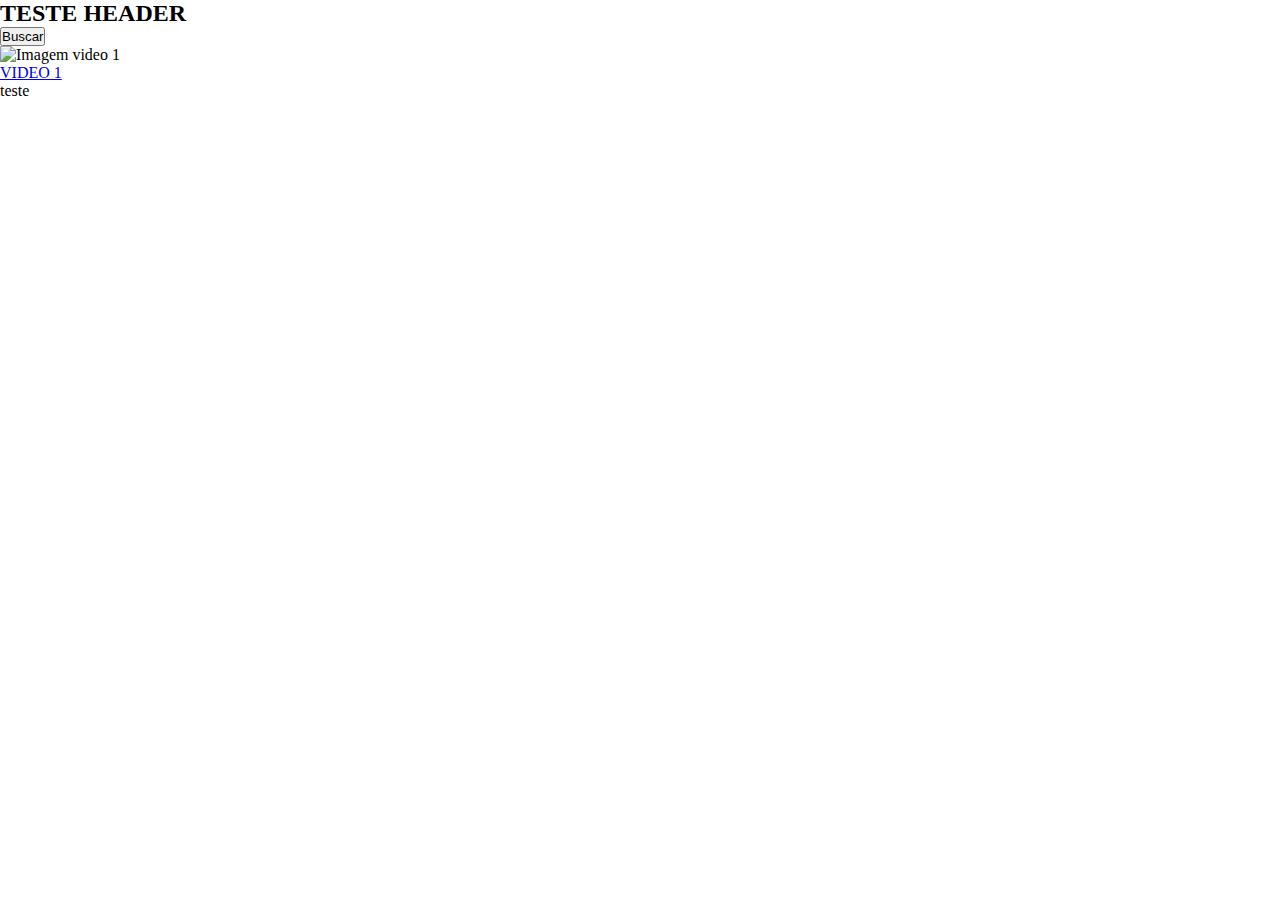
==== index.html @ d154a9ef "update1-rodrigo" ====
<!DOCTYPE html>
<html lang="en">
<head>
    <meta charset="UTF-8">
    <meta http-equiv="X-UA-Compatible" content="IE=edge">
    <meta name="viewport" content="width=device-width, initial-scale=1.0">
    <link rel="stylesheet" type="text/css" href="styles.css">
    <title>TESTE</title>
</head>
<body>

    <header>
        <div class = "icone-e-texto">
            <h2>TESTE HEADER</h2>
        </div>

        <button>Buscar</button>
    </header>

    <main>
        <div class = "card-videos">
            <img class="imagem-card" src="imagem/imagem1.png" alt = "Imagem video 1">
            <p><a href="video1.html">VIDEO 1</p>
        </a>    
        </div>        
                
        </main>
        

            <footer>
                <p>teste</p>
            </footer>



    
</body>
</html>
---- styles.css ----
* {
    margin: 0;
    padding: 0;
    box-sizing: border-box;
  }
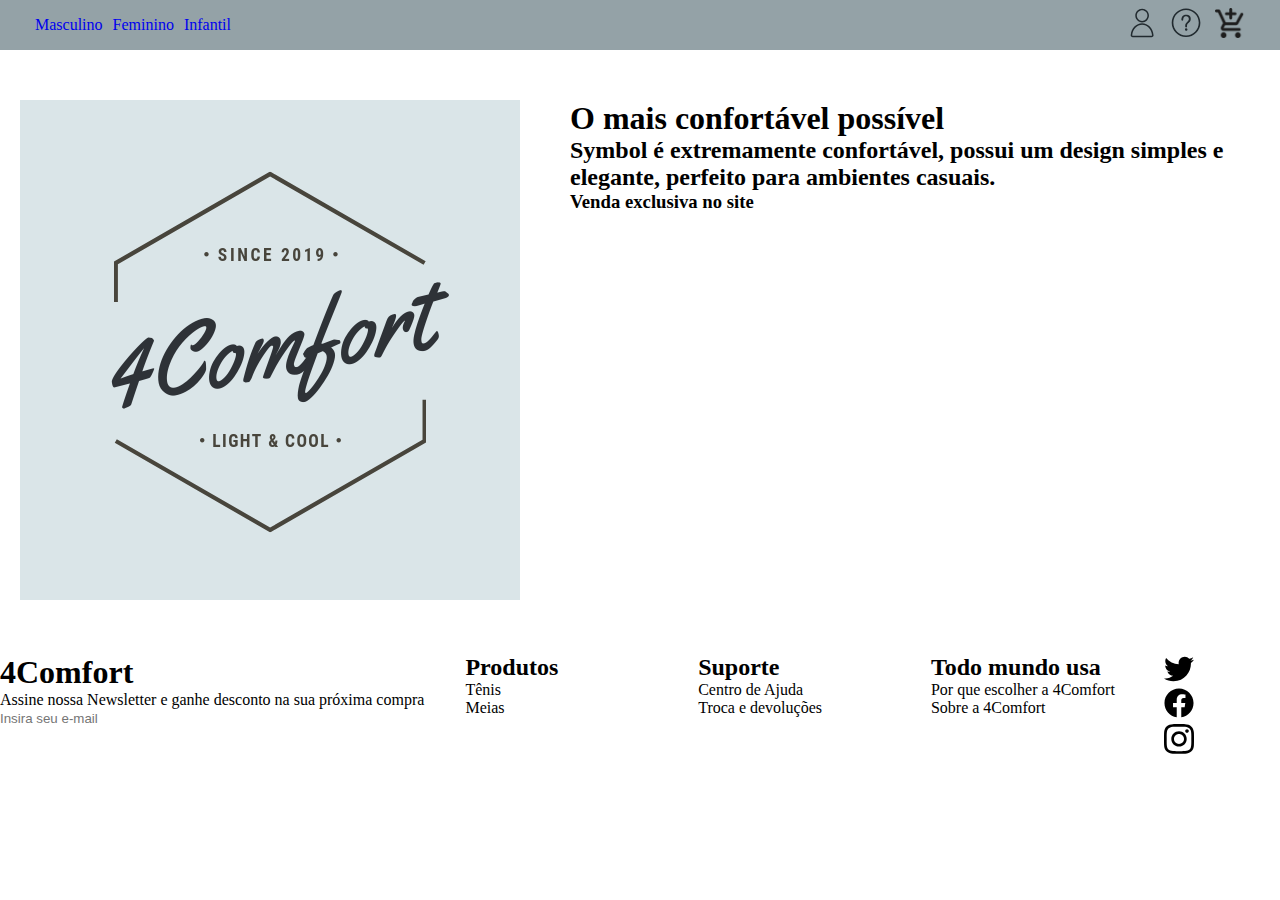
==== commit c4bb30eb: "update Claudia" ====
--- a/index.html
+++ b/index.html
@@ -1,38 +1,87 @@
 <!DOCTYPE html>
-<html lang="en">
+<html lang="pt-Br">
+
 <head>
-    <meta charset="UTF-8">
-    <meta http-equiv="X-UA-Compatible" content="IE=edge">
-    <meta name="viewport" content="width=device-width, initial-scale=1.0">
-    <link rel="stylesheet" type="text/css" href="styles.css">
-    <title>TESTE</title>
+  <meta charset="UTF-8">
+  <meta name="viewport" content="width=device-width, initial-scale=1.0">
+  <link rel="stylesheet" href="style.css">
+  <title>4Comfort | Home</title>
 </head>
+
 <body>
 
-    <header>
-        <div class = "icone-e-texto">
-            <h2>TESTE HEADER</h2>
-        </div>
-
-        <button>Buscar</button>
-    </header>
-
-    <main>
-        <div class = "card-videos">
-            <img class="imagem-card" src="imagem/imagem1.png" alt = "Imagem video 1">
-            <p><a href="video1.html">VIDEO 1</p>
-        </a>    
-        </div>        
-                
-        </main>
-        
-
-            <footer>
-                <p>teste</p>
-            </footer>
+  <header class="container-header">
+    <section class="header-left">
+      <a href="#">Masculino</a>
+      <a href="#">Feminino</a>
+      <a href="#">Infantil</a>
+    </section>
 
 
 
-    
+    <section class="header-right">
+      <img src="./img/icone-user.svg" alt="">
+      <img src="./img/icone-help.svg" alt="">
+      <img src="./img/icone-carrinho.png" alt="">
+    </section>
+
+
+  </header>
+
+  <main class="container-main">
+
+    <div class="img-main">
+      <img src="./img/4comfort.png" alt="Logo 4Comfort">
+    </div>
+
+    <div class="text-main">
+      <h1>O mais confortável possível</h1>
+      <h2>Symbol é extremamente confortável, possui um design simples e elegante, perfeito para ambientes casuais.
+      </h2>
+      <h3>Venda exclusiva no site</h3>
+    </div>
+  </main>
+
+  <footer class="footer-container">
+    <div class="newsletter">
+      <h1>4Comfort</h1>
+      <p>Assine nossa Newsletter e ganhe desconto na sua próxima compra</p>
+      <input type="email" id="email" name="email" placeholder="Insira seu e-mail">
+    </div>
+
+    <div class="item-footer">
+      <h2>Produtos</h2>
+      <ul>
+        <li>Tênis</li>
+        <li>Meias</li>
+      </ul>
+    </div>
+
+    <div class="item-footer">
+      <h2>Suporte</h2>
+      <ul>
+        <li>Centro de Ajuda</li>
+        <li>Troca e devoluções</li>
+      </ul>
+    </div>
+
+    <div class="item-footer">
+      <h2>Todo mundo usa</h2>
+      <ul>
+        <li>Por que escolher a 4Comfort </li>
+        <li>Sobre a 4Comfort</li>
+      </ul>
+    </div>
+
+    <div class="social-icons">
+      <a href="https://twitter.com/"><img src="./img/twitter.svg" alt=""></a>
+      <a href="https://www.facebook.com/"><img src="./img/facebook.svg" alt=""></a>
+      <a href="https://www.instagram.com/"><img src="./img/instagram.svg" alt=""> </a>
+    </div>
+
+  </footer>
+
+
 </body>
+
 </html>--- a/style.css
+++ b/style.css
@@ -0,0 +1,64 @@
+* {
+  padding: 0;
+  margin: 0;
+  border: 0;
+  box-sizing: border-box;
+  text-decoration: none;
+  list-style: none;
+}
+
+/*conteudo header*/
+
+.container-header{
+  display:flex;
+  justify-content: space-between;
+  align-items: center;
+  background-color: #94a2a7;
+  height: 50px;
+  padding:  0 30px;
+}
+
+.header-left{
+  display: flex;
+}
+
+.header-left a{
+  padding: 0 5px;
+}
+
+.header-right img{
+  height: 30px;
+  width: 30px;
+  margin: 0 5px;
+}
+
+/*conteudo principal*/
+
+.container-main{
+  display: grid;
+  grid-template-columns: 1fr 2fr;
+  gap: 50px;
+  margin: 50px 20px;
+}
+
+.text-main{
+  display: flex;
+  flex-direction: column;
+}
+
+/*conteudo footer*/
+.footer-container{
+  display: grid;
+  grid-template-columns: 2fr 1fr 1fr 1fr 0.5fr;
+}
+
+.social-icons{
+  display: flex;
+  flex-direction: column;
+  height: 30px;
+  width: 30px;
+}
+
+.item-footer{
+
+}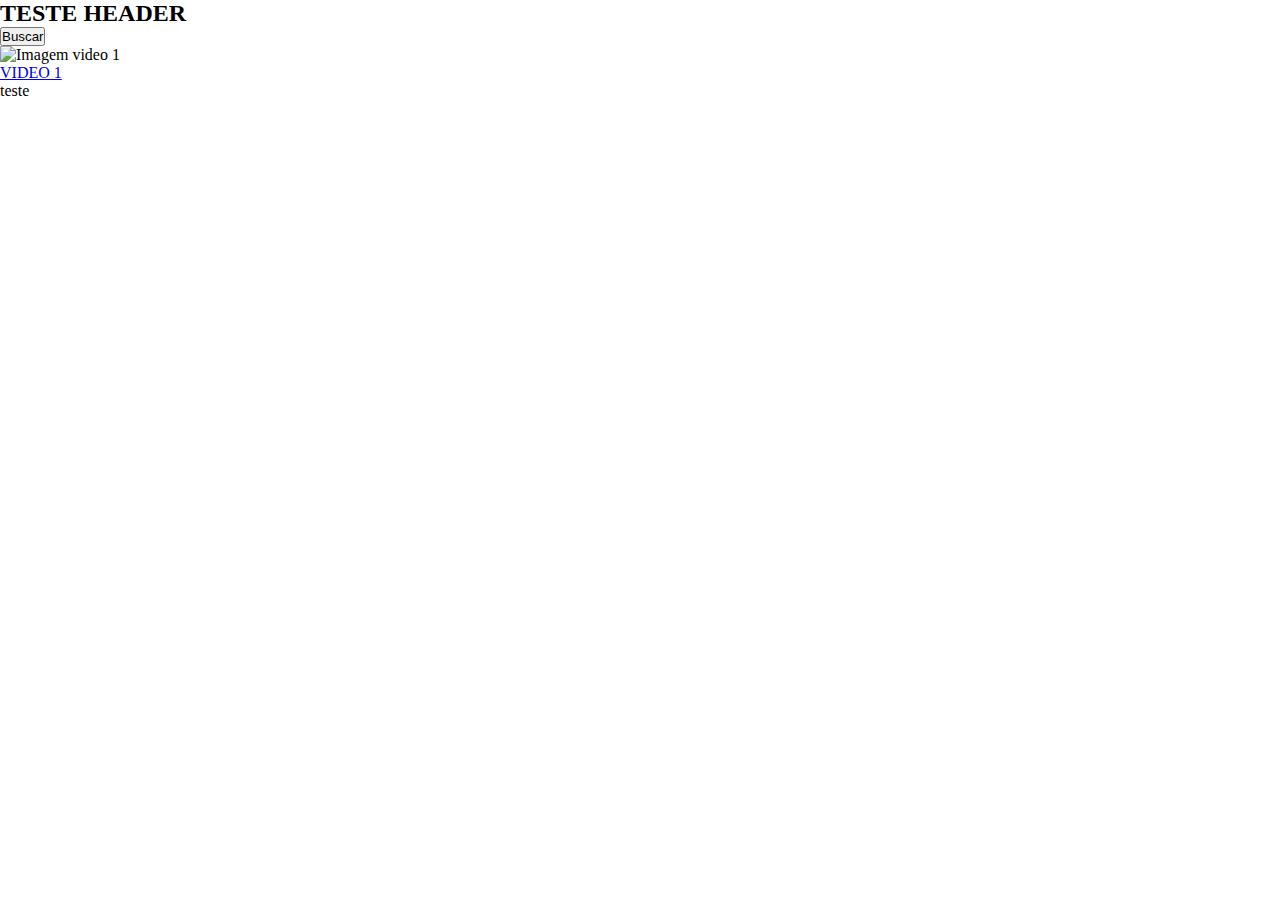
==== commit f325c710: "Merge pull request #1 from future4code/rodrigo-funcionalidade" ====
--- a/index.html
+++ b/index.html
@@ -1,87 +1,38 @@
 <!DOCTYPE html>
-<html lang="pt-Br">
-
+<html lang="en">
 <head>
-  <meta charset="UTF-8">
-  <meta name="viewport" content="width=device-width, initial-scale=1.0">
-  <link rel="stylesheet" href="style.css">
-  <title>4Comfort | Home</title>
+    <meta charset="UTF-8">
+    <meta http-equiv="X-UA-Compatible" content="IE=edge">
+    <meta name="viewport" content="width=device-width, initial-scale=1.0">
+    <link rel="stylesheet" type="text/css" href="styles.css">
+    <title>TESTE</title>
 </head>
-
 <body>
 
-  <header class="container-header">
-    <section class="header-left">
-      <a href="#">Masculino</a>
-      <a href="#">Feminino</a>
-      <a href="#">Infantil</a>
-    </section>
+    <header>
+        <div class = "icone-e-texto">
+            <h2>TESTE HEADER</h2>
+        </div>
+
+        <button>Buscar</button>
+    </header>
+
+    <main>
+        <div class = "card-videos">
+            <img class="imagem-card" src="imagem/imagem1.png" alt = "Imagem video 1">
+            <p><a href="video1.html">VIDEO 1</p>
+        </a>    
+        </div>        
+                
+        </main>
+        
+
+            <footer>
+                <p>teste</p>
+            </footer>
 
 
 
-    <section class="header-right">
-      <img src="./img/icone-user.svg" alt="">
-      <img src="./img/icone-help.svg" alt="">
-      <img src="./img/icone-carrinho.png" alt="">
-    </section>
-
-
-  </header>
-
-  <main class="container-main">
-
-    <div class="img-main">
-      <img src="./img/4comfort.png" alt="Logo 4Comfort">
-    </div>
-
-    <div class="text-main">
-      <h1>O mais confortável possível</h1>
-      <h2>Symbol é extremamente confortável, possui um design simples e elegante, perfeito para ambientes casuais.
-      </h2>
-      <h3>Venda exclusiva no site</h3>
-    </div>
-  </main>
-
-  <footer class="footer-container">
-    <div class="newsletter">
-      <h1>4Comfort</h1>
-      <p>Assine nossa Newsletter e ganhe desconto na sua próxima compra</p>
-      <input type="email" id="email" name="email" placeholder="Insira seu e-mail">
-    </div>
-
-    <div class="item-footer">
-      <h2>Produtos</h2>
-      <ul>
-        <li>Tênis</li>
-        <li>Meias</li>
-      </ul>
-    </div>
-
-    <div class="item-footer">
-      <h2>Suporte</h2>
-      <ul>
-        <li>Centro de Ajuda</li>
-        <li>Troca e devoluções</li>
-      </ul>
-    </div>
-
-    <div class="item-footer">
-      <h2>Todo mundo usa</h2>
-      <ul>
-        <li>Por que escolher a 4Comfort </li>
-        <li>Sobre a 4Comfort</li>
-      </ul>
-    </div>
-
-    <div class="social-icons">
-      <a href="https://twitter.com/"><img src="./img/twitter.svg" alt=""></a>
-      <a href="https://www.facebook.com/"><img src="./img/facebook.svg" alt=""></a>
-      <a href="https://www.instagram.com/"><img src="./img/instagram.svg" alt=""> </a>
-    </div>
-
-  </footer>
-
-
+    
 </body>
-
 </html>--- a/styles.css
+++ b/styles.css
@@ -0,0 +1,8 @@
+* {
+    margin: 0;
+    padding: 0;
+    box-sizing: border-box;
+  }
+
+
+  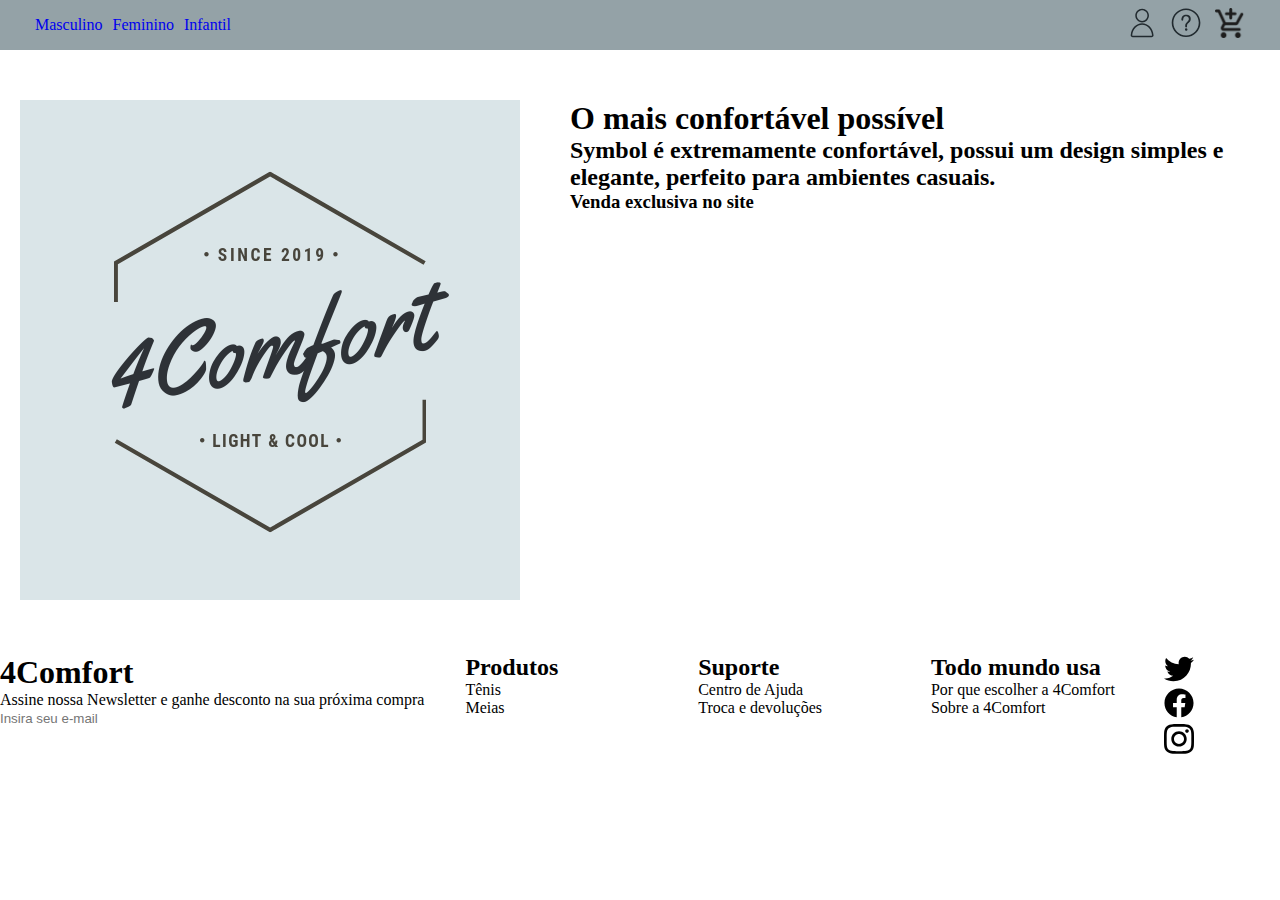
==== commit 08f4788b: "Merge pull request #2 from future4code/claudia-funcionalidade" ====
--- a/index.html
+++ b/index.html
@@ -1,38 +1,87 @@
 <!DOCTYPE html>
-<html lang="en">
+<html lang="pt-Br">
+
 <head>
-    <meta charset="UTF-8">
-    <meta http-equiv="X-UA-Compatible" content="IE=edge">
-    <meta name="viewport" content="width=device-width, initial-scale=1.0">
-    <link rel="stylesheet" type="text/css" href="styles.css">
-    <title>TESTE</title>
+  <meta charset="UTF-8">
+  <meta name="viewport" content="width=device-width, initial-scale=1.0">
+  <link rel="stylesheet" href="style.css">
+  <title>4Comfort | Home</title>
 </head>
+
 <body>
 
-    <header>
-        <div class = "icone-e-texto">
-            <h2>TESTE HEADER</h2>
-        </div>
-
-        <button>Buscar</button>
-    </header>
-
-    <main>
-        <div class = "card-videos">
-            <img class="imagem-card" src="imagem/imagem1.png" alt = "Imagem video 1">
-            <p><a href="video1.html">VIDEO 1</p>
-        </a>    
-        </div>        
-                
-        </main>
-        
-
-            <footer>
-                <p>teste</p>
-            </footer>
+  <header class="container-header">
+    <section class="header-left">
+      <a href="#">Masculino</a>
+      <a href="#">Feminino</a>
+      <a href="#">Infantil</a>
+    </section>
 
 
 
-    
+    <section class="header-right">
+      <img src="./img/icone-user.svg" alt="">
+      <img src="./img/icone-help.svg" alt="">
+      <img src="./img/icone-carrinho.png" alt="">
+    </section>
+
+
+  </header>
+
+  <main class="container-main">
+
+    <div class="img-main">
+      <img src="./img/4comfort.png" alt="Logo 4Comfort">
+    </div>
+
+    <div class="text-main">
+      <h1>O mais confortável possível</h1>
+      <h2>Symbol é extremamente confortável, possui um design simples e elegante, perfeito para ambientes casuais.
+      </h2>
+      <h3>Venda exclusiva no site</h3>
+    </div>
+  </main>
+
+  <footer class="footer-container">
+    <div class="newsletter">
+      <h1>4Comfort</h1>
+      <p>Assine nossa Newsletter e ganhe desconto na sua próxima compra</p>
+      <input type="email" id="email" name="email" placeholder="Insira seu e-mail">
+    </div>
+
+    <div class="item-footer">
+      <h2>Produtos</h2>
+      <ul>
+        <li>Tênis</li>
+        <li>Meias</li>
+      </ul>
+    </div>
+
+    <div class="item-footer">
+      <h2>Suporte</h2>
+      <ul>
+        <li>Centro de Ajuda</li>
+        <li>Troca e devoluções</li>
+      </ul>
+    </div>
+
+    <div class="item-footer">
+      <h2>Todo mundo usa</h2>
+      <ul>
+        <li>Por que escolher a 4Comfort </li>
+        <li>Sobre a 4Comfort</li>
+      </ul>
+    </div>
+
+    <div class="social-icons">
+      <a href="https://twitter.com/"><img src="./img/twitter.svg" alt=""></a>
+      <a href="https://www.facebook.com/"><img src="./img/facebook.svg" alt=""></a>
+      <a href="https://www.instagram.com/"><img src="./img/instagram.svg" alt=""> </a>
+    </div>
+
+  </footer>
+
+
 </body>
+
 </html>--- a/style.css
+++ b/style.css
@@ -0,0 +1,64 @@
+* {
+  padding: 0;
+  margin: 0;
+  border: 0;
+  box-sizing: border-box;
+  text-decoration: none;
+  list-style: none;
+}
+
+/*conteudo header*/
+
+.container-header{
+  display:flex;
+  justify-content: space-between;
+  align-items: center;
+  background-color: #94a2a7;
+  height: 50px;
+  padding:  0 30px;
+}
+
+.header-left{
+  display: flex;
+}
+
+.header-left a{
+  padding: 0 5px;
+}
+
+.header-right img{
+  height: 30px;
+  width: 30px;
+  margin: 0 5px;
+}
+
+/*conteudo principal*/
+
+.container-main{
+  display: grid;
+  grid-template-columns: 1fr 2fr;
+  gap: 50px;
+  margin: 50px 20px;
+}
+
+.text-main{
+  display: flex;
+  flex-direction: column;
+}
+
+/*conteudo footer*/
+.footer-container{
+  display: grid;
+  grid-template-columns: 2fr 1fr 1fr 1fr 0.5fr;
+}
+
+.social-icons{
+  display: flex;
+  flex-direction: column;
+  height: 30px;
+  width: 30px;
+}
+
+.item-footer{
+
+}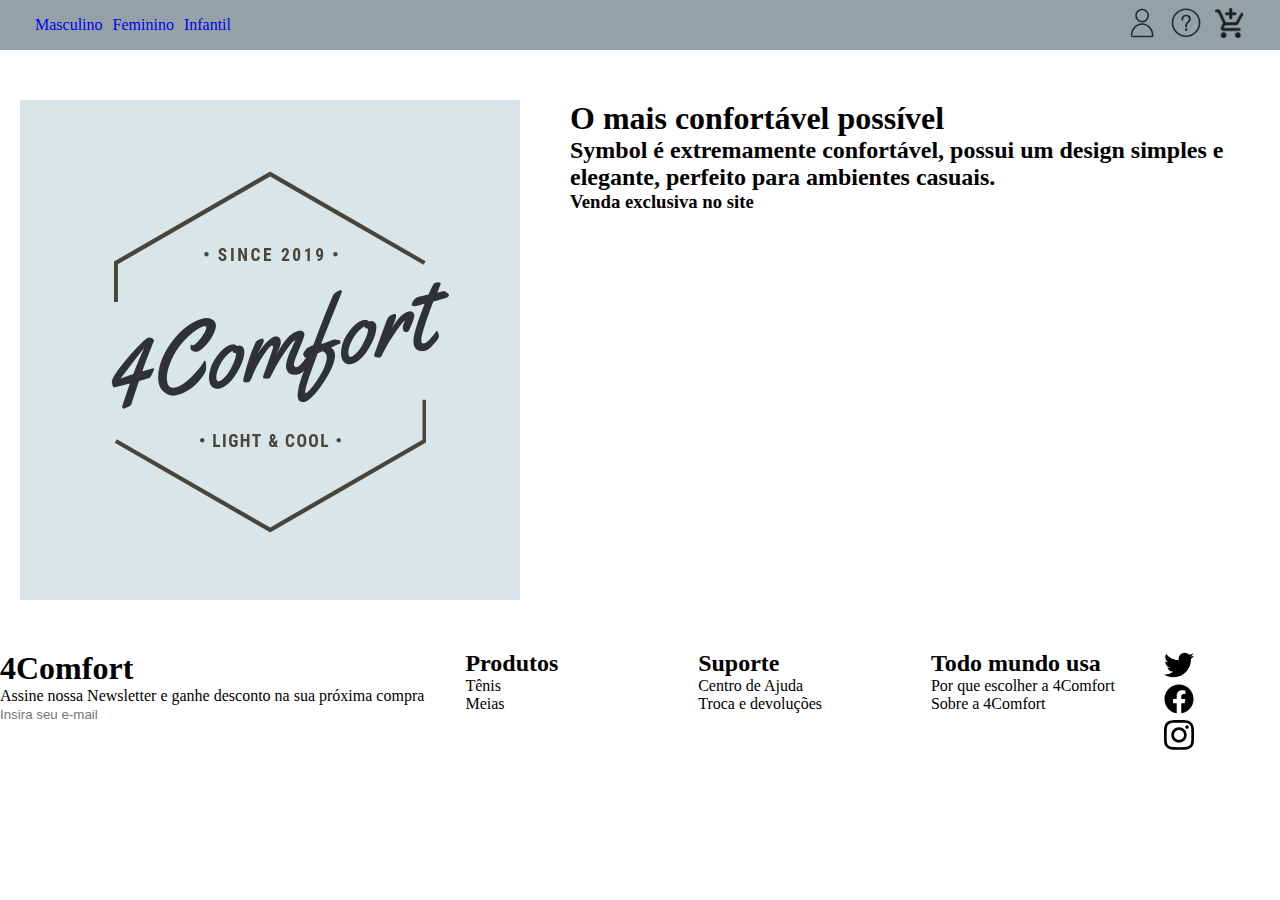
==== commit b35e5e84: "atualização body animacao" ====
--- a/index.html
+++ b/index.html
@@ -12,9 +12,9 @@
 
   <header class="container-header">
     <section class="header-left">
-      <a href="#">Masculino</a>
-      <a href="#">Feminino</a>
-      <a href="#">Infantil</a>
+      <a href="masculino.html">Masculino</a>
+      <a href="feminino.html">Feminino</a>
+      <a href="infantil.html">Infantil</a>
     </section>
 
 
@@ -30,9 +30,15 @@
 
   <main class="container-main">
 
-    <div class="img-main">
-      <img src="./img/4comfort.png" alt="Logo 4Comfort">
-    </div>
+    <section class="img-main">
+      <div class="photos">
+        <img src="./img/4comfort.png" alt="Logo 4Comfort">
+        <img src="./img/amarelo.jpg" alt="tenis amarelo">
+        <img src="./img/main.jpg" alt="tenis laranja">
+        <img src="./img/rain.jpg" alt="tenis cinza">
+        <img src="./img/4comfort.png" alt="Logo 4Comfort">
+      </div>
+    </section>
 
     <div class="text-main">
       <h1>O mais confortável possível</h1>
--- a/style.css
+++ b/style.css
@@ -46,6 +46,38 @@
   flex-direction: column;
 }
 
+/*carrossel*/
+.img-main{
+  height:500px; 
+  width:500px;
+  background-color: black;
+  overflow: hidden;
+}
+
+.img-main .photos{
+  width:500%;
+  animation-name: animacao;
+  animation-duration: 20s;
+  animation-iteration-count: infinite;
+}
+
+.img-main .photos img{
+  width: 19.99%;
+}
+
+@keyframes animacao {
+  0% { margin-left: 0; }
+  20% { margin-left: 0; }
+  25% { margin-left: -100%; }
+  45% { margin-left: -100%; }
+  50% { margin-left: -200%; }
+  70% { margin-left: -200%; }
+  75% { margin-left: -300%; }
+  95% { margin-left: -300%; }
+  100% { margin-left: -400%;}
+}
+
+
 /*conteudo footer*/
 .footer-container{
   display: grid;
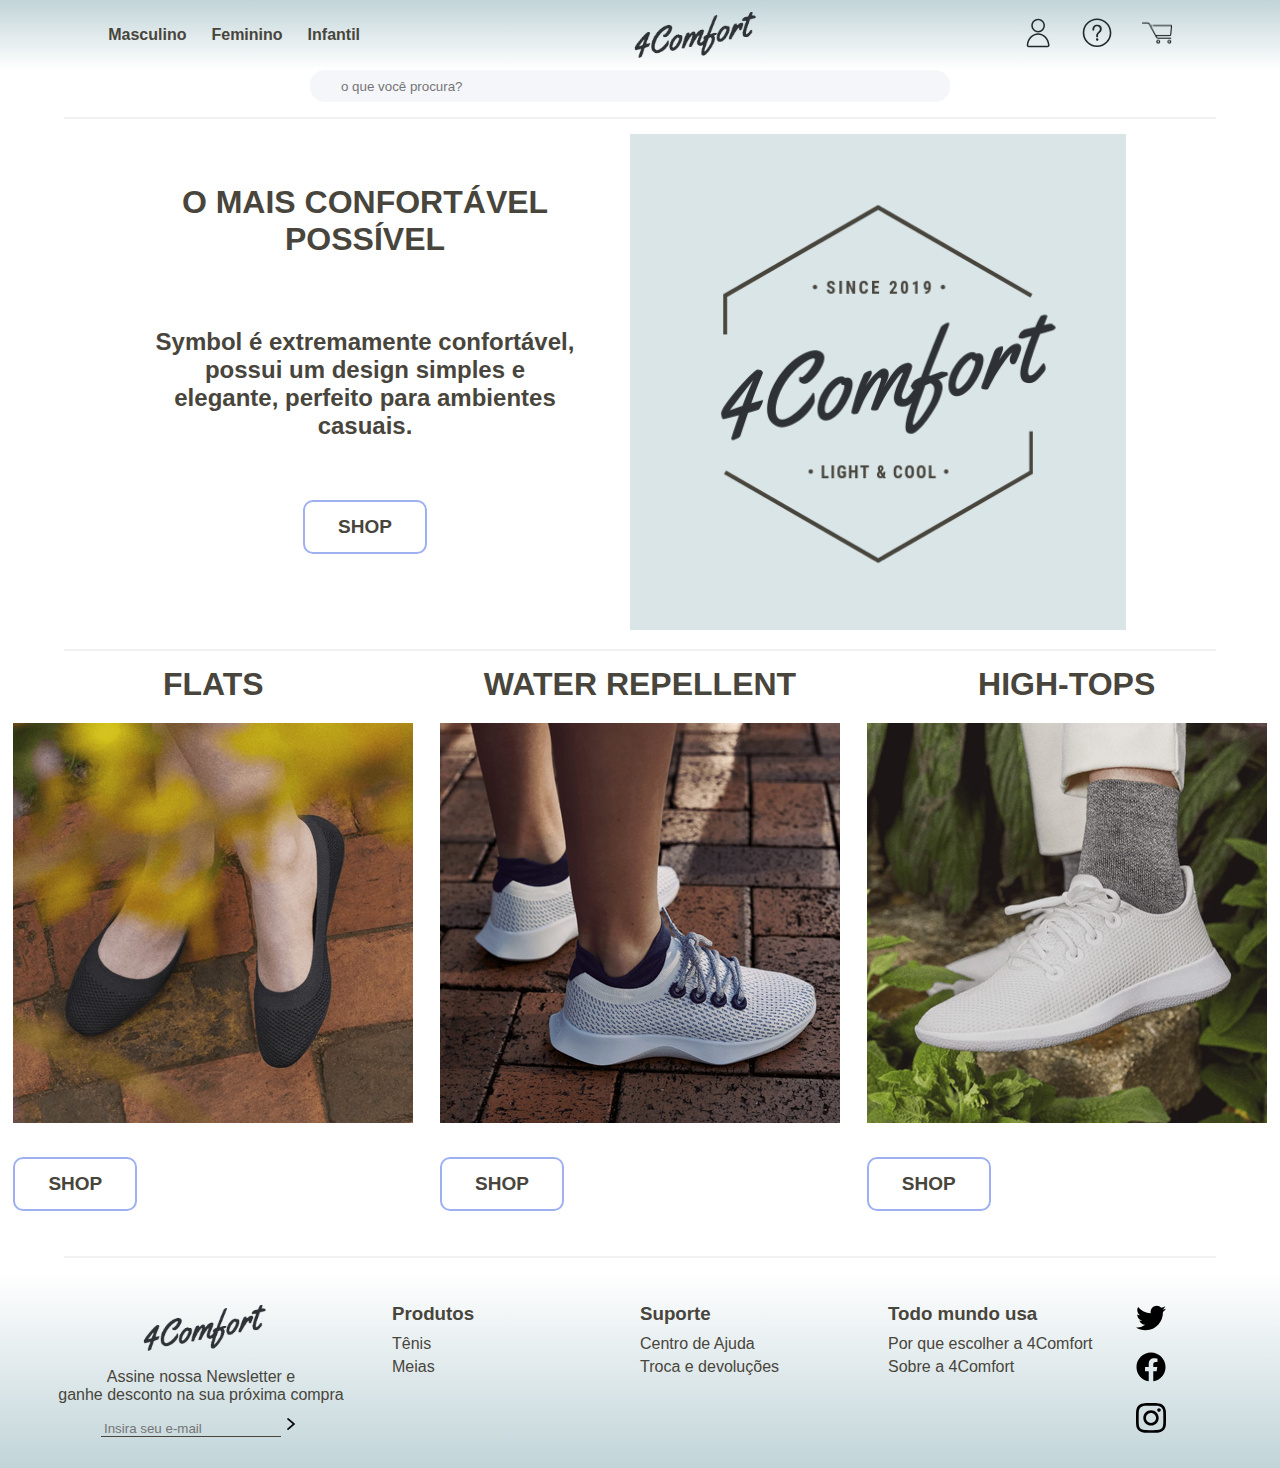
==== commit f870cc86: "parcialmente finalizado" ====
--- a/index.html
+++ b/index.html
@@ -4,59 +4,111 @@
 <head>
   <meta charset="UTF-8">
   <meta name="viewport" content="width=device-width, initial-scale=1.0">
+  <link rel="stylesheet" href="style-header-footer.css">
   <link rel="stylesheet" href="style.css">
+
+
   <title>4Comfort | Home</title>
 </head>
 
 <body>
+  <!-- header -->
+  <header class="container-header">
+    <ul class="header-left">
+      <li><a href="masculino.html">Masculino</a></li>
+      <li><a href="feminino.html">Feminino</a></li>
+      <li><a href="infantil.html">Infantil</a></li>
+    </ul>
 
-  <header class="container-header">
-    <section class="header-left">
-      <a href="masculino.html">Masculino</a>
-      <a href="feminino.html">Feminino</a>
-      <a href="infantil.html">Infantil</a>
+    <section class="logo-loja">
+      <a href="index.html"><img src="./img/logo-reduzido.png" alt=""></a>
     </section>
-
-
 
     <section class="header-right">
       <img src="./img/icone-user.svg" alt="">
       <img src="./img/icone-help.svg" alt="">
-      <img src="./img/icone-carrinho.png" alt="">
+      <img src="./img/carrinho-de-compras.png" alt="">
     </section>
+  </header>
+  <!-- fim header -->
 
 
-  </header>
+  <!-- busca -->
+  <div class="search">
+    <input type="search" id="site-search" class="site-search" name="txtsearch" placeholder="o que você procura?">
+    <button class="btn-search" type="submit"></button>
+  </div>
+  <!-- fim busca -->
 
+  <div class="linha-horizontal"></div>
+
+  <!-- main -->
   <main class="container-main">
+    <div class="text-main">
+      <h1>O mais confortável possível</h1>
+      <h2>Symbol é extremamente confortável, possui um design simples e elegante, perfeito para ambientes casuais.
+      </h2>
+      <a href="#" class="btn btn-shop">Shop</a>
+    </div>
 
     <section class="img-main">
       <div class="photos">
         <img src="./img/4comfort.png" alt="Logo 4Comfort">
+
         <img src="./img/amarelo.jpg" alt="tenis amarelo">
+
+        <img src="./img/4comfort.png" alt="Logo 4Comfort">
+
         <img src="./img/main.jpg" alt="tenis laranja">
-        <img src="./img/rain.jpg" alt="tenis cinza">
+
         <img src="./img/4comfort.png" alt="Logo 4Comfort">
       </div>
     </section>
+  </main>
+  <!-- fim main -->
 
-    <div class="text-main">
-      <h1>O mais confortável possível</h1>
-      <h2>Symbol é extremamente confortável, possui um design simples e elegante, perfeito para ambientes casuais.
-      </h2>
-      <h3>Venda exclusiva no site</h3>
+  <div class="linha-horizontal"></div>
+
+  <!-- card -->
+  <section class="container-cards zoom">
+    <div>
+      <h1>Flats</h1>
+      <img src="./img/card-1.jpg" alt="">
+      <a href="#" class="btn btn-shop">Shop</a>
     </div>
-  </main>
+    <div>
+      <h1>Water Repellent</h1>
+      <img src="./img/card-2.jpg" alt="">
+      <a href="#" class="btn btn-shop">Shop</a>
+    </div>
+    <div>
+      <h1>High-Tops</h1>
+      <img src="./img/card-3.jpg" alt="">
+      <a href="#" class="btn btn-shop">Shop</a>
+    </div>
+  </section>
+  <!-- fim card -->
 
+  <div class="linha-horizontal"></div>
+
+  <!-- footer -->
   <footer class="footer-container">
+
     <div class="newsletter">
-      <h1>4Comfort</h1>
-      <p>Assine nossa Newsletter e ganhe desconto na sua próxima compra</p>
-      <input type="email" id="email" name="email" placeholder="Insira seu e-mail">
+      <section class="logo-loja">
+        <a href="index.html"></a><img src="./img/logo-reduzido.png" alt=""></a>
+      </section>
+      <p>Assine nossa Newsletter e<br> ganhe desconto na sua próxima compra</p>
+
+      <div class="email-input">
+        <input type="email" id="email" name="email" placeholder="Insira seu e-mail">
+        <a href="#">
+          <img class="button-ok" src="./img/next.png" alt=""></a>
+      </div>
     </div>
 
     <div class="item-footer">
-      <h2>Produtos</h2>
+      <h3>Produtos</h3>
       <ul>
         <li>Tênis</li>
         <li>Meias</li>
@@ -64,7 +116,7 @@
     </div>
 
     <div class="item-footer">
-      <h2>Suporte</h2>
+      <h3>Suporte</h3>
       <ul>
         <li>Centro de Ajuda</li>
         <li>Troca e devoluções</li>
@@ -72,21 +124,22 @@
     </div>
 
     <div class="item-footer">
-      <h2>Todo mundo usa</h2>
+      <h3>Todo mundo usa</h3>
       <ul>
-        <li>Por que escolher a 4Comfort </li>
-        <li>Sobre a 4Comfort</li>
+
+        <li> <a href="./sobre-nós.html"> Por que escolher a 4Comfort</a></li>
+
+        <li> <a href="./sobre-nós.html"> Sobre a 4Comfort</a></li>
       </ul>
     </div>
 
     <div class="social-icons">
-      <a href="https://twitter.com/"><img src="./img/twitter.svg" alt=""></a>
-      <a href="https://www.facebook.com/"><img src="./img/facebook.svg" alt=""></a>
-      <a href="https://www.instagram.com/"><img src="./img/instagram.svg" alt=""> </a>
+      <a target="_blank" href="https://twitter.com/"><img src="./img/twitter.svg" alt=""></atarget="_blank">
+        <a target="_blank" href="https://www.facebook.com/"><img src="./img/facebook.svg" alt=""></a>
+        <a target="_blank" href="https://www.instagram.com/"><img src="./img/instagram.svg" alt=""> </a>
     </div>
-
   </footer>
-
+  <!-- fim footer -->
 
 </body>
 
--- a/style-header-footer.css
+++ b/style-header-footer.css
@@ -0,0 +1,179 @@
+/* reset */
+
+* {
+  padding: 0;
+  margin: 0;
+  border: 0;
+  box-sizing: border-box;
+  text-decoration: none;
+  list-style: none;
+  font-family: helvetica ;
+}
+
+a:visited{
+  color: #3e4546
+}
+a { color: inherit; } 
+
+/*conteudo header*/
+
+.container-header{
+  display:flex;
+  justify-content: space-around;
+  align-items: center;
+  background-image: linear-gradient(to bottom, #c1d4d8, white);
+  height: 70px;
+}
+
+.header-left{
+  display: flex;
+  font-weight: bold;
+  
+}
+
+.header-left a{
+  display: flex;
+  position: relative;
+  margin-right: 25px;
+  color: #48453C;
+}
+
+/*efeito menu*/
+.header-left a:before {
+  content: "";
+  position: absolute;
+  width: 100%;
+  height: 2px;
+  bottom: -3px;
+  left: 0;
+  background-color: #48453C;
+  visibility: hidden;
+  -webkit-transform: scaleX(0);
+  transform: scaleX(0);
+  -webkit-transition: all 0.3s ease-in-out 0s;
+  transition: all 0.3s ease-in-out 0s;
+}
+
+.header-left a:hover:before {
+  visibility: visible;
+  -webkit-transform: scaleX(1);
+  transform: scaleX(1);
+}
+/*fim efeito menu*/
+
+.logo-loja img{
+  display: flex;
+  height: 50px;
+  justify-content: center;
+}
+.header-right img{
+  height: 30px;
+  width: 30px;
+  margin-left: 25px;
+}
+
+/*busca*/
+.search {
+  display: flex;
+  flex-wrap: wrap;
+  justify-content: center;
+}
+
+.site-search {
+  background-color: #f5f6fa;
+  border: 1px solid rgba(255, 255, 255, .1);
+  padding: 15px 50px 15px 30px;
+  border-radius: 15px;
+  width: 50%!important;
+  height: 30px;
+  color: #2E3237;
+}
+
+.btn-search {
+  width: 20px;
+  height: 22px;
+  background: url(http://www.devmedia.com.br/imagens/2013/buscar_grey.png) no-repeat;
+  cursor: pointer;
+  border: none;
+  transform: translateY(-50%);
+  padding: 0;  
+  position: relative;
+  top: 15px;
+  left: -40px; 
+}
+/*fim busca*/
+
+/* linha divisória */
+.linha-horizontal{
+  display: block;
+  width: 90vw;
+  border: 1px solid #F1F1F1;
+  margin: 15px auto;
+}
+
+/*conteudo footer*/
+.footer-container{
+  display: grid;
+  grid-template-columns: 1.5fr 1fr 1fr 1fr 0.5fr;
+  gap: 20px;
+  justify-content: space-between;
+  padding:30px;
+  color: #48453C;
+  background-image: linear-gradient(to bottom,white , #c1d4d8);
+}
+
+.newsletter p{
+  padding-top:15px;
+  text-align: center
+  }
+
+  .logo-loja{
+    display:flex;
+    justify-content:center;
+
+  }
+
+.email-input {
+  display: flex;
+  justify-content: center;
+  align-items: center;
+  }
+
+.email-input input{
+  background-color: transparent;
+  border: none;
+  padding-left: 3px;
+  border-bottom: 1px solid #48453C;
+  margin-top:15px;
+  text-align:left ;
+}
+
+.button-ok{
+  height: 20px;
+  margin-top:10px;
+}
+
+.social-icons{
+  display: flex;
+  flex-direction: column;
+  height: 30px;
+  width: 30px;
+  margin-bottom: 10px;
+}
+
+.social-icons a{
+  margin-bottom: 15px;
+}
+
+.item-footer h3{
+  padding-bottom:10px;
+}
+
+.item-footer ul li{
+  padding-bottom:5px;
+}
+
+/* modo mobile */
+
+@media screen and (max-device-width: 800px) {
+}--- a/style.css
+++ b/style.css
@@ -1,68 +1,91 @@
-* {
-  padding: 0;
-  margin: 0;
-  border: 0;
-  box-sizing: border-box;
-  text-decoration: none;
-  list-style: none;
-}
-
-/*conteudo header*/
-
-.container-header{
-  display:flex;
-  justify-content: space-between;
-  align-items: center;
-  background-color: #94a2a7;
-  height: 50px;
-  padding:  0 30px;
-}
-
-.header-left{
-  display: flex;
-}
-
-.header-left a{
-  padding: 0 5px;
-}
-
-.header-right img{
-  height: 30px;
-  width: 30px;
-  margin: 0 5px;
-}
 
 /*conteudo principal*/
 
 .container-main{
+  /* width: 100%;
+  height: 100%; */
   display: grid;
-  grid-template-columns: 1fr 2fr;
+  grid-template-columns:1fr 1fr ;
   gap: 50px;
-  margin: 50px 20px;
+  margin: 0 150px;
+  align-items: center;
+  justify-items: center
 }
 
 .text-main{
   display: flex;
   flex-direction: column;
+  align-items: center;
+  color: #48453C;
 }
+
+.text-main h1{
+  padding-bottom:70px;
+  text-transform: uppercase;
+  text-align: center;
+}
+
+.text-main h2{
+  padding-bottom: 30px;
+  text-align:center;
+
+}
+
+/*botao shop*/
+.btn{
+  position: relative;
+  width: 50px;
+  display: flex;
+  justify-content: center;
+  color: #48453C;
+  font-size: 19px;
+  text-decoration: none;
+  margin: 30px 0;
+  border: 2px solid #9fb0f1;
+  border-radius:10px;
+  padding: 14px 60px;
+  text-transform: uppercase;
+  overflow: hidden;
+  transition: 1s all ease;
+  font-weight: bold;
+}
+.btn::before{
+  background: #DAE5E8;
+  content: "";
+  position: absolute;
+  top: 50%;
+  left: 50%;
+  transform: translate(-50%,-50%);
+  z-index: -1;
+  transition: all 0.6s ease;
+}
+
+.btn-shop::before{
+  width: 0%;
+  height: 100%;
+}
+
+.btn-shop:hover::before{
+  width: 100%;
+}
+/*fim botao shop*/
 
 /*carrossel*/
 .img-main{
   height:500px; 
   width:500px;
-  background-color: black;
   overflow: hidden;
 }
 
 .img-main .photos{
   width:500%;
   animation-name: animacao;
-  animation-duration: 20s;
+  animation-duration: 15s;
   animation-iteration-count: infinite;
 }
 
 .img-main .photos img{
-  width: 19.99%;
+  width: 19.85%;
 }
 
 @keyframes animacao {
@@ -76,21 +99,38 @@
   95% { margin-left: -300%; }
   100% { margin-left: -400%;}
 }
+/*fim carrossel */
 
-
-/*conteudo footer*/
-.footer-container{
-  display: grid;
-  grid-template-columns: 2fr 1fr 1fr 1fr 0.5fr;
+/*cards*/
+.container-cards{
+  display:grid;
+  grid-template-columns:1fr 1fr 1fr ;
+  justify-items: center;
+}
+.container-cards h1{
+text-align:center;
+margin-bottom: 20px;
+text-transform: uppercase;
+color: #48453C;
 }
 
-.social-icons{
-  display: flex;
-  flex-direction: column;
-  height: 30px;
-  width: 30px;
+.zoom{
+  overflow:hidden;
+}
+.zoom img{
+  max-width:100%;
+  -moz-transition: all 0.3s ;
+  -webkit-transition: all 0.3s;
+  transition: all 0.3;
 }
 
-.item-footer{
+.zoom:hover img{
+  -moz-transform: scale(1.1);
+  -webkit-transform: scale(1.1) ;
+  transform: scale(1.1)
+}
 
+/* modo mobile */
+
+@media screen and (max-device-width: 800px) {
 }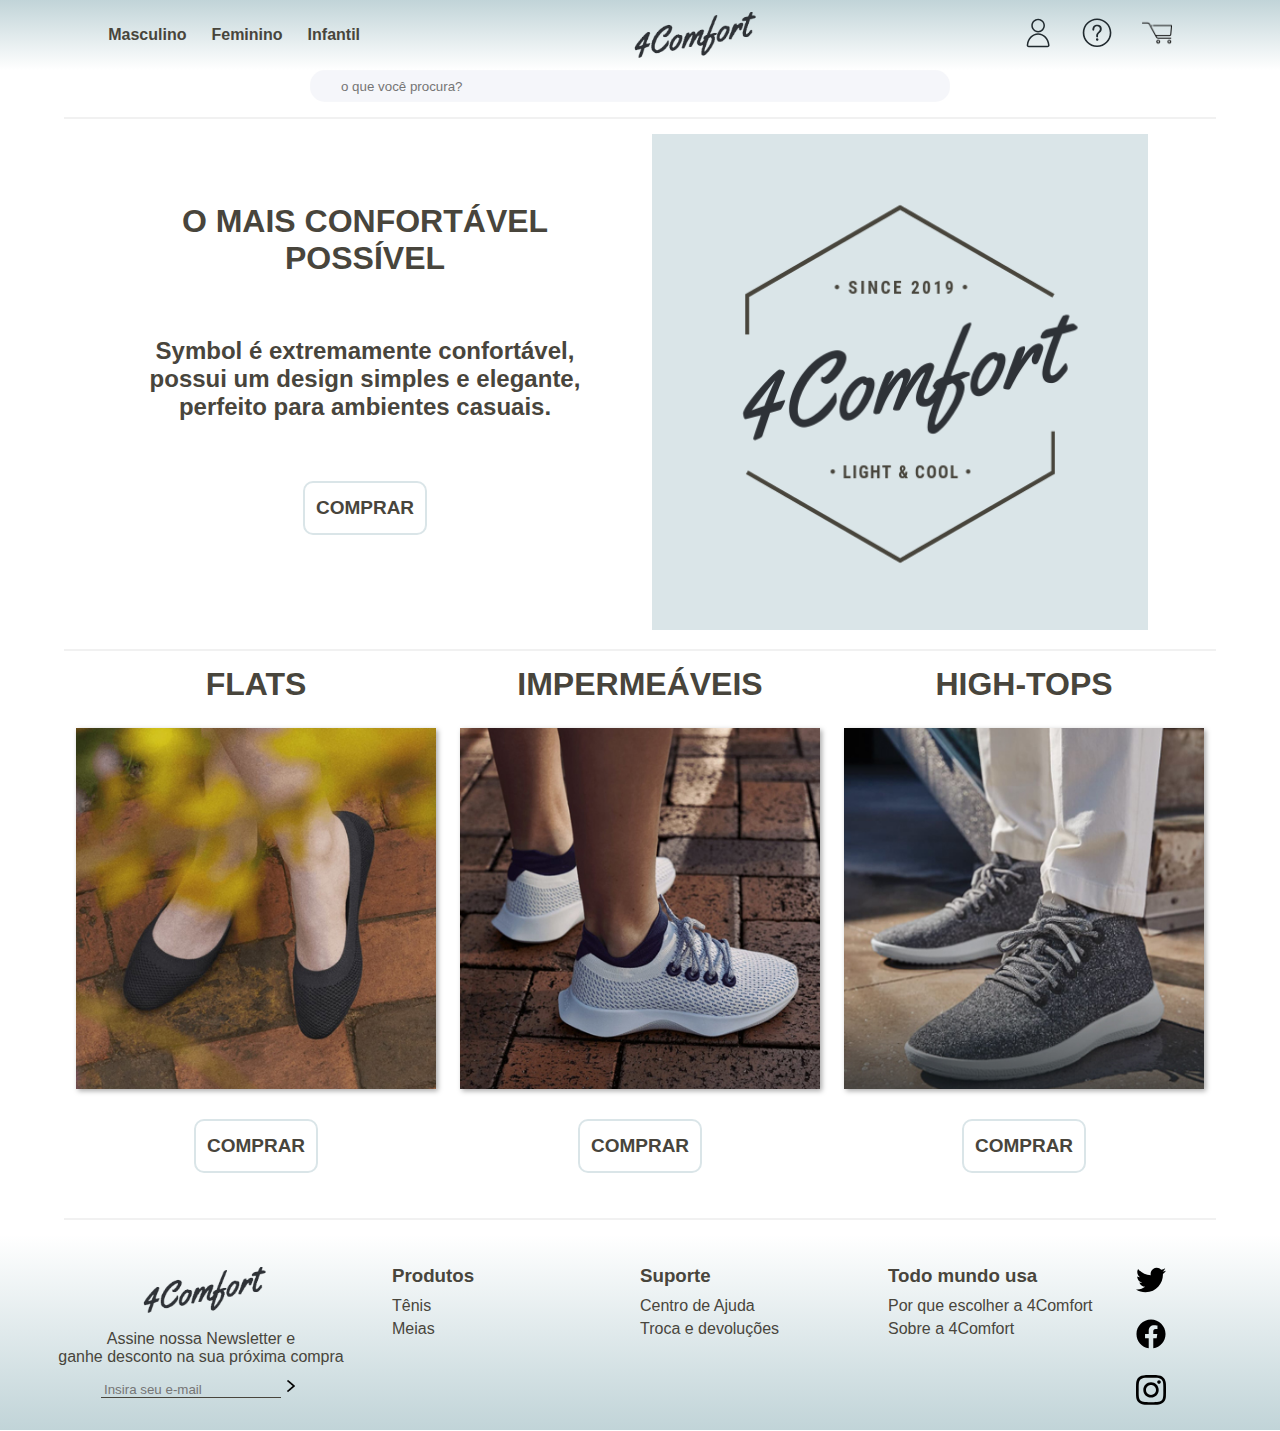
==== commit 85e06971: "update" ====
--- a/index.html
+++ b/index.html
@@ -6,8 +6,7 @@
   <meta name="viewport" content="width=device-width, initial-scale=1.0">
   <link rel="stylesheet" href="style-header-footer.css">
   <link rel="stylesheet" href="style.css">
-
-
+  <link rel="icon" href="./img/favicon.png">
   <title>4Comfort | Home</title>
 </head>
 
@@ -20,14 +19,14 @@
       <li><a href="infantil.html">Infantil</a></li>
     </ul>
 
-    <section class="logo-loja">
-      <a href="index.html"><img src="./img/logo-reduzido.png" alt=""></a>
+    <section class="store-logo">
+      <a href="index.html"><img src="./img/logo-reduzido.png" alt="Logo da loja 4Comfort reduzido"></a>
     </section>
 
     <section class="header-right">
-      <img src="./img/icone-user.svg" alt="">
-      <img src="./img/icone-help.svg" alt="">
-      <img src="./img/carrinho-de-compras.png" alt="">
+      <img src="./img/icone-user.svg" alt="Icone login usuário">
+      <img src="./img/icone-help.svg" alt="Icone de ajuda">
+      <img src="./img/carrinho-de-compras.png" alt="Icone carrinho de compras">
     </section>
   </header>
   <!-- fim header -->
@@ -40,7 +39,7 @@
   </div>
   <!-- fim busca -->
 
-  <div class="linha-horizontal"></div>
+  <div class="horizontal-line"></div>
 
   <!-- main -->
   <main class="container-main">
@@ -48,18 +47,18 @@
       <h1>O mais confortável possível</h1>
       <h2>Symbol é extremamente confortável, possui um design simples e elegante, perfeito para ambientes casuais.
       </h2>
-      <a href="#" class="btn btn-shop">Shop</a>
+      <a href="#" class="btn btn-shop">Comprar</a>
     </div>
 
     <section class="img-main">
       <div class="photos">
         <img src="./img/4comfort.png" alt="Logo 4Comfort">
 
-        <img src="./img/amarelo.jpg" alt="tenis amarelo">
+        <img src="./img/amarelo.jpg" alt="tenis cinza">
 
         <img src="./img/4comfort.png" alt="Logo 4Comfort">
 
-        <img src="./img/main.jpg" alt="tenis laranja">
+        <img src="./img/main.jpg" alt="tenis azul">
 
         <img src="./img/4comfort.png" alt="Logo 4Comfort">
       </div>
@@ -67,43 +66,43 @@
   </main>
   <!-- fim main -->
 
-  <div class="linha-horizontal"></div>
+  <div class="horizontal-line"></div>
 
   <!-- card -->
   <section class="container-cards zoom">
     <div>
       <h1>Flats</h1>
-      <img src="./img/card-1.jpg" alt="">
-      <a href="#" class="btn btn-shop">Shop</a>
+      <img class="card1 imagem-zoom" src="./img/card-1.jpg" alt="imagem destaque flats ">
+      <a href="#" class="btn btn-shop">Comprar</a>
     </div>
     <div>
-      <h1>Water Repellent</h1>
-      <img src="./img/card-2.jpg" alt="">
-      <a href="#" class="btn btn-shop">Shop</a>
+      <h1>Impermeáveis</h1>
+      <img class="card2 imagem-zoom" src="./img/card-2.jpg" alt="imagem destaque tenis impermeavel">
+      <a href="#" class="btn btn-shop">Comprar</a>
     </div>
     <div>
       <h1>High-Tops</h1>
-      <img src="./img/card-3.jpg" alt="">
-      <a href="#" class="btn btn-shop">Shop</a>
+      <img class="card3 imagem-zoom" src="./img/card-3.jpg" alt="imagem destaque tenis high-top">
+      <a href="#" class="btn btn-shop">Comprar</a>
     </div>
   </section>
   <!-- fim card -->
 
-  <div class="linha-horizontal"></div>
+  <div class="horizontal-line"></div>
 
   <!-- footer -->
   <footer class="footer-container">
 
     <div class="newsletter">
-      <section class="logo-loja">
-        <a href="index.html"></a><img src="./img/logo-reduzido.png" alt=""></a>
+      <section class="store-logo">
+        <a href="index.html"></a><img src="./img/logo-reduzido.png" alt="logo reduzido da 4Comfort"></a>
       </section>
       <p>Assine nossa Newsletter e<br> ganhe desconto na sua próxima compra</p>
 
       <div class="email-input">
         <input type="email" id="email" name="email" placeholder="Insira seu e-mail">
         <a href="#">
-          <img class="button-ok" src="./img/next.png" alt=""></a>
+          <img class="button-ok" src="./img/next.png" alt="submeter email"></a>
       </div>
     </div>
 
@@ -118,7 +117,7 @@
     <div class="item-footer">
       <h3>Suporte</h3>
       <ul>
-        <li>Centro de Ajuda</li>
+        <li> <a href="./suporte.html"> Centro de Ajuda</a></li>
         <li>Troca e devoluções</li>
       </ul>
     </div>
@@ -127,20 +126,23 @@
       <h3>Todo mundo usa</h3>
       <ul>
 
-        <li> <a href="./sobre-nós.html"> Por que escolher a 4Comfort</a></li>
+        <li> <a href="./sobre-nos.html"> Por que escolher a 4Comfort</a></li>
 
-        <li> <a href="./sobre-nós.html"> Sobre a 4Comfort</a></li>
+        <li> <a href="./sobre-nos.html"> Sobre a 4Comfort</a></li>
       </ul>
     </div>
 
-    <div class="social-icons">
-      <a target="_blank" href="https://twitter.com/"><img src="./img/twitter.svg" alt=""></atarget="_blank">
-        <a target="_blank" href="https://www.facebook.com/"><img src="./img/facebook.svg" alt=""></a>
-        <a target="_blank" href="https://www.instagram.com/"><img src="./img/instagram.svg" alt=""> </a>
+    <div class="container-social">
+      <ul class="social-icons">
+        <li><a target="_blank" href="https://twitter.com/"><img src="./img/twitter.svg" alt="Icone twitter"></a></li>
+        <li><a target="_blank" href="https://www.facebook.com/"><img src="./img/facebook.svg" alt="Icone facebook"></a>
+        </li>
+        <li><a target="_blank" href="https://www.instagram.com/"><img src="./img/instagram.svg"
+              alt="Icone Instagram"></a></li>
+      </ul>
     </div>
   </footer>
   <!-- fim footer -->
-
 </body>
 
 </html>--- a/style-header-footer.css
+++ b/style-header-footer.css
@@ -18,12 +18,16 @@
 /*conteudo header*/
 
 .container-header{
+  
   display:flex;
   justify-content: space-around;
   align-items: center;
   background-image: linear-gradient(to bottom, #c1d4d8, white);
+  width: 100%;
   height: 70px;
 }
+
+
 
 .header-left{
   display: flex;
@@ -61,7 +65,7 @@
 }
 /*fim efeito menu*/
 
-.logo-loja img{
+.store-logo img{
   display: flex;
   height: 50px;
   justify-content: center;
@@ -77,6 +81,7 @@
   display: flex;
   flex-wrap: wrap;
   justify-content: center;
+  width: 100%;
 }
 
 .site-search {
@@ -84,7 +89,7 @@
   border: 1px solid rgba(255, 255, 255, .1);
   padding: 15px 50px 15px 30px;
   border-radius: 15px;
-  width: 50%!important;
+  width: 50%;
   height: 30px;
   color: #2E3237;
 }
@@ -104,7 +109,7 @@
 /*fim busca*/
 
 /* linha divisória */
-.linha-horizontal{
+.horizontal-line{
   display: block;
   width: 90vw;
   border: 1px solid #F1F1F1;
@@ -116,6 +121,7 @@
   display: grid;
   grid-template-columns: 1.5fr 1fr 1fr 1fr 0.5fr;
   gap: 20px;
+  width: 100%;
   justify-content: space-between;
   padding:30px;
   color: #48453C;
@@ -127,7 +133,7 @@
   text-align: center
   }
 
-  .logo-loja{
+  .store-logo{
     display:flex;
     justify-content:center;
 
@@ -154,11 +160,12 @@
 }
 
 .social-icons{
-  display: flex;
-  flex-direction: column;
-  height: 30px;
+height: 30px;
   width: 30px;
-  margin-bottom: 10px;
+  margin-bottom: 80px; 
+}
+.social-icons img{
+  padding-bottom: 20px;
 }
 
 .social-icons a{
@@ -173,7 +180,54 @@
   padding-bottom:5px;
 }
 
+/* modo tablet */
+
+/* @media only screen  and (min-width: 768px) and (max-width: 959px) {
+
+ 
+
+} */
+
+
 /* modo mobile */
 
-@media screen and (max-device-width: 800px) {
-}+@media only screen  and (max-width: 767px) {
+
+  .header-left{
+    display:none
+  }
+  .footer-container{
+    display: grid;
+    grid-template-columns: 1fr;
+    gap: 20px;
+    padding:10px;
+    
+  }
+  .newsletter p{
+    font-size:0.9rem
+    }
+
+  .item-footer{
+    display: flex;
+    flex-direction: column;
+    margin-bottom: 10px ;
+    margin-left: 20px;
+  }
+
+  .item-footer h3{
+    font-size: 1.1rem;
+  }
+
+  .item-footer ul li{
+    font-size: 0.85rem;
+  }
+
+  .container-social{
+    margin: 0 auto
+  }
+
+  .social-icons img{
+    padding-bottom: 5px;
+  }
+
+  }
--- a/style.css
+++ b/style.css
@@ -1,15 +1,12 @@
-
 /*conteudo principal*/
 
 .container-main{
-  /* width: 100%;
-  height: 100%; */
   display: grid;
   grid-template-columns:1fr 1fr ;
+  width: 80vw;
   gap: 50px;
-  margin: 0 150px;
+  margin: 0 auto;
   align-items: center;
-  justify-items: center
 }
 
 .text-main{
@@ -20,7 +17,7 @@
 }
 
 .text-main h1{
-  padding-bottom:70px;
+  padding-bottom:60px;
   text-transform: uppercase;
   text-align: center;
 }
@@ -28,10 +25,9 @@
 .text-main h2{
   padding-bottom: 30px;
   text-align:center;
-
-}
-
-/*botao shop*/
+}
+
+/*botao comprar*/
 .btn{
   position: relative;
   width: 50px;
@@ -41,7 +37,7 @@
   font-size: 19px;
   text-decoration: none;
   margin: 30px 0;
-  border: 2px solid #9fb0f1;
+  border: 2px solid #DAE5E8;
   border-radius:10px;
   padding: 14px 60px;
   text-transform: uppercase;
@@ -49,6 +45,7 @@
   transition: 1s all ease;
   font-weight: bold;
 }
+
 .btn::before{
   background: #DAE5E8;
   content: "";
@@ -68,7 +65,7 @@
 .btn-shop:hover::before{
   width: 100%;
 }
-/*fim botao shop*/
+/*fim botao comprar*/
 
 /*carrossel*/
 .img-main{
@@ -94,7 +91,7 @@
   25% { margin-left: -100%; }
   45% { margin-left: -100%; }
   50% { margin-left: -200%; }
-  70% { margin-left: -200%; }
+  60% { margin-left: -200%; }
   75% { margin-left: -300%; }
   95% { margin-left: -300%; }
   100% { margin-left: -400%;}
@@ -105,32 +102,127 @@
 .container-cards{
   display:grid;
   grid-template-columns:1fr 1fr 1fr ;
+  width: 90vw;
+  margin: 0 auto;
   justify-items: center;
 }
+
 .container-cards h1{
 text-align:center;
-margin-bottom: 20px;
+margin-bottom: 25px;
 text-transform: uppercase;
 color: #48453C;
 }
 
+
+.container-cards div{
+  display:flex;
+  flex-direction: column;
+  justify-content:center;
+  align-items:center;
+}
+
 .zoom{
   overflow:hidden;
 }
-.zoom img{
-  max-width:100%;
+
+.imagem-zoom{
+  max-width:94%;
   -moz-transition: all 0.3s ;
   -webkit-transition: all 0.3s;
   transition: all 0.3;
-}
-
-.zoom:hover img{
+  box-shadow: 2px 2px 5px darkgray;
+}
+
+.card1:hover{
   -moz-transform: scale(1.1);
   -webkit-transform: scale(1.1) ;
   transform: scale(1.1)
 }
 
+.card2:hover{
+  -moz-transform: scale(1.1);
+  -webkit-transform: scale(1.1) ;
+  transform: scale(1.1)
+}
+
+.card3:hover{
+  -moz-transform: scale(1.1);
+  -webkit-transform: scale(1.1) ;
+  transform: scale(1.1)
+}
+
+
+/* modo tablet */
+
+@media only screen  and (min-width: 768px) and (max-width: 959px) {
+
+  .text-main h1{
+    padding-bottom:40px;
+    font-size: 1.8rem;
+  }
+
+  .text-main h2{
+    padding-bottom: 20px;
+    font-size: 1.25rem;
+  }
+
+  .img-main{
+    height:350px; 
+    width:350px;
+  }
+  .img-main .photos img{
+    width: 19.80%;
+  }
+
+  .btn{
+  width: 20%;
+  font-size: 1rem;
+  margin-top: 20px;
+  padding: 10px 50px;
+  }
+}
+
 /* modo mobile */
 
-@media screen and (max-device-width: 800px) {
-}+@media only screen  and (max-width: 767px) {
+
+  .container-main{
+    grid-template-columns:1fr;
+    justify-content: center;
+    gap: 20px;
+    width: 60vw;
+  }
+
+  .text-main h1{
+    padding:30px 0;
+    font-size: 1.25rem;
+  }
+  
+  .text-main h2{
+    padding-bottom: 10px;
+    font-size: 1rem;
+  }
+
+  .btn{
+    width: 10%;
+    font-size: 0.870rem;
+    margin-top: 17px;
+    padding: 9px 40px;
+    }
+
+  .img-main{
+    height:300px; 
+    width:300px;
+    margin: 0 auto;
+  }
+
+  .img-main .photos img{
+    width: 19.78%;
+  }
+
+  .container-cards h1{
+  font-size: 1rem;
+  }
+}
+
